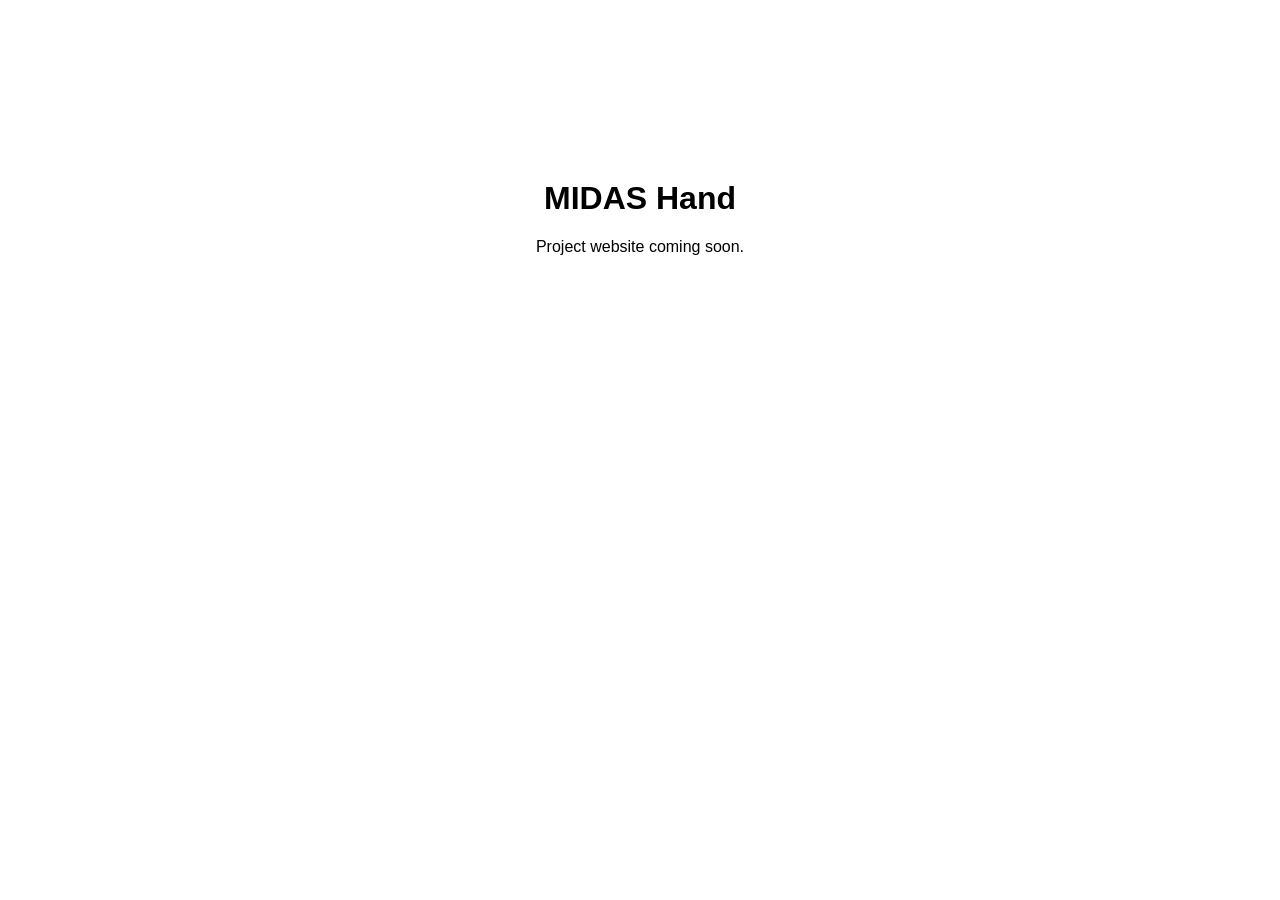
==== index.html @ 7f2726c6 "Create index.html" ====
<!DOCTYPE html>
<html>
<head><meta charset="utf-8"><title>MIDAS Hand</title></head>
<body style="font-family:sans-serif;text-align:center;margin-top:20vh">
  <h1>MIDAS Hand</h1>
  <p>Project website coming soon.</p>
</body>
</html>
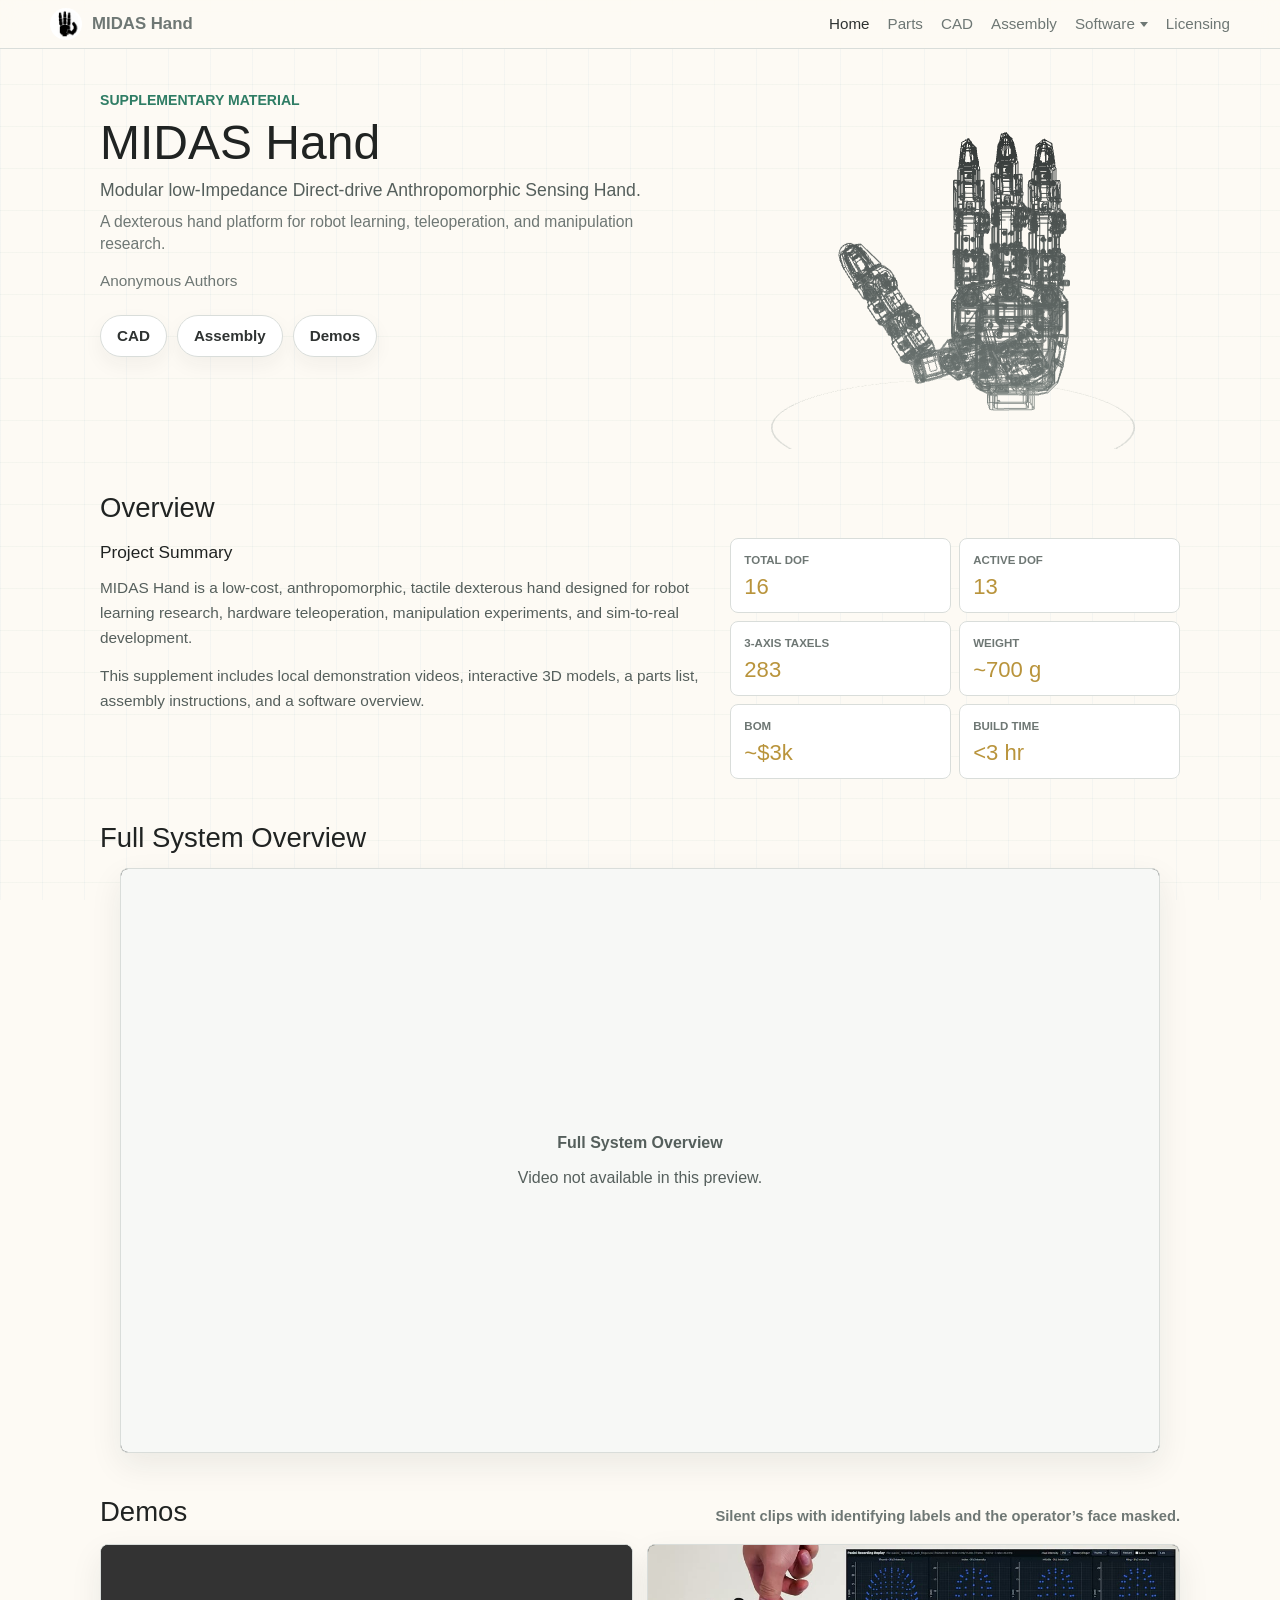
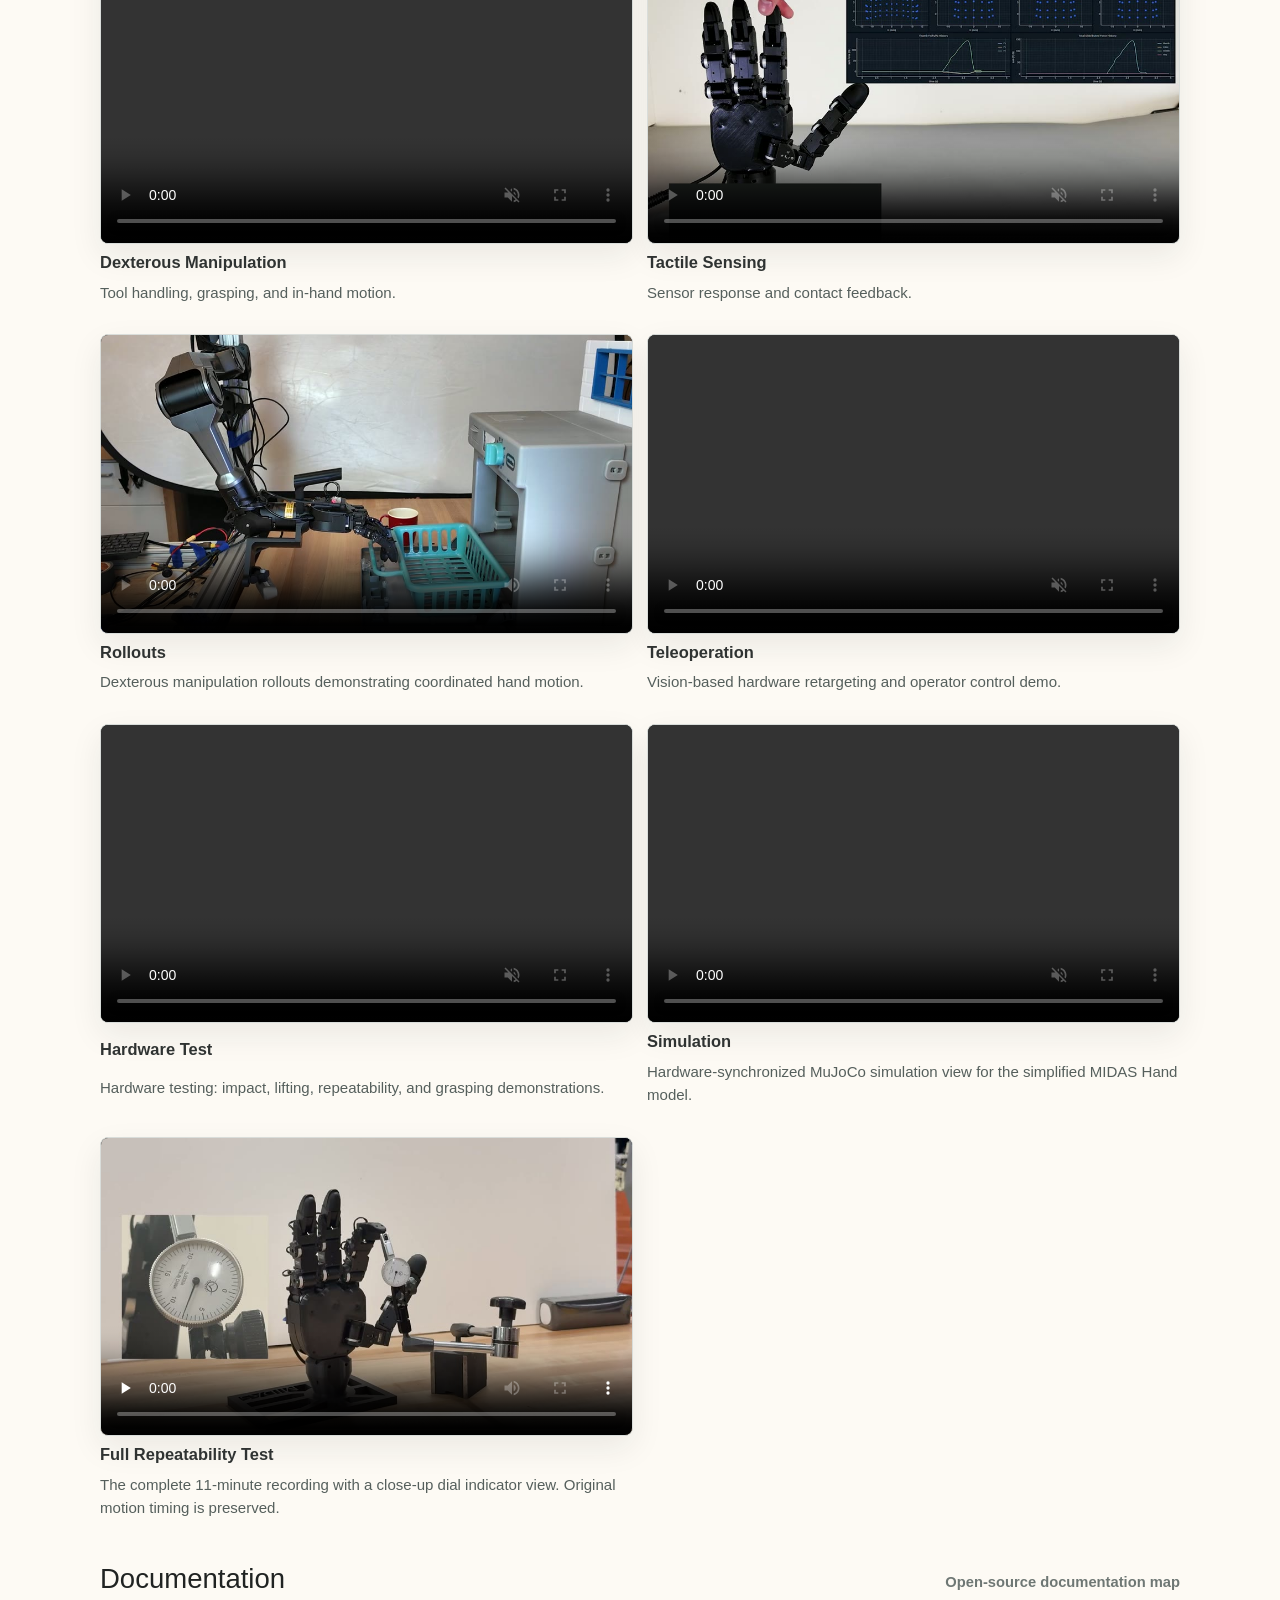
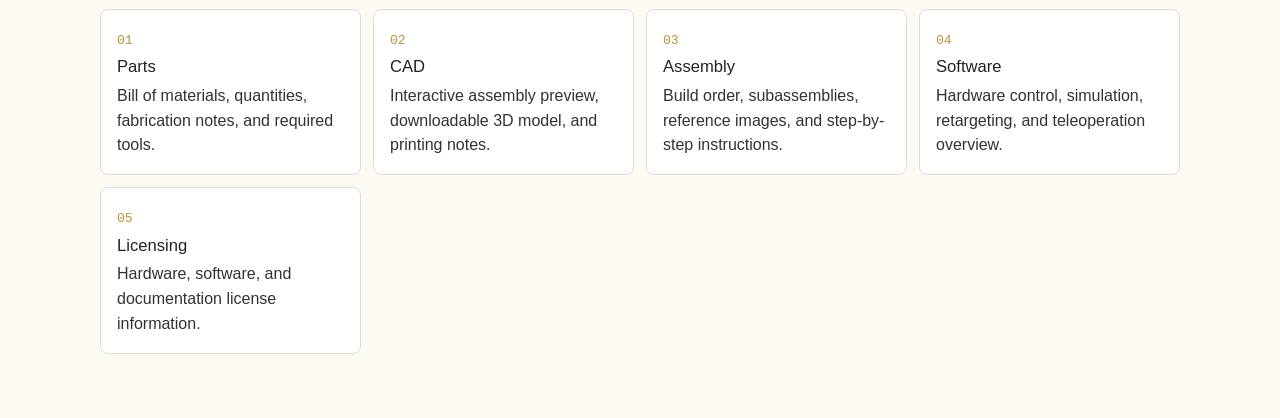
==== commit fdf3666f: "Publish MIDAS Hand website from supplied archive" ====
--- a/index.html
+++ b/index.html
@@ -1,8 +1,230 @@
 <!DOCTYPE html>
-<html>
-<head><meta charset="utf-8"><title>MIDAS Hand</title></head>
-<body style="font-family:sans-serif;text-align:center;margin-top:20vh">
-  <h1>MIDAS Hand</h1>
-  <p>Project website coming soon.</p>
+
+<html lang="en">
+<head>
+<meta content="default-src 'self'; script-src 'self' 'wasm-unsafe-eval' 'sha256-xPWlIhq/SHGy3N0WUBNH34ZT1QkdhNs0GmLnrBNnlBU='; style-src 'self' 'unsafe-inline'; img-src 'self' data: blob:; media-src 'self'; connect-src 'self'; worker-src 'self' blob:; frame-src 'none'; object-src 'none'; form-action 'none'; base-uri 'self'" http-equiv="Content-Security-Policy"/><meta content="no-referrer" name="referrer"/><meta content="noindex, nofollow, noarchive, noimageindex" name="robots"/><meta charset="utf-8"/>
+<meta content="width=device-width, initial-scale=1.0" name="viewport"/>
+<meta content="MIDAS Hand — anonymous supplementary material: robotic hand demonstrations, CAD preview, bill of materials, and assembly guide." name="description"/>
+<title>MIDAS Hand</title>
+<link href="data/icon.png" rel="icon" type="image/png"/>
+
+
+
+<link href="styles.css" rel="stylesheet"/>
+</head>
+<body>
+<div aria-hidden="true" class="page-background"></div>
+<header class="site-header">
+<div class="container header-inner">
+<a aria-label="MIDAS Hand home" class="brand" href="index.html">
+<img alt="" aria-hidden="true" class="brand-icon" src="data/icon.png"/>
+          MIDAS Hand
+        </a>
+<nav aria-label="Primary navigation" class="nav">
+<a href="index.html">Home</a>
+<a href="parts.html">Parts</a>
+<a href="cad.html">CAD</a>
+<a href="assembly.html">Assembly</a>
+<div class="nav-dropdown">
+<button aria-haspopup="true" class="nav-parent" type="button">Software</button>
+<div aria-label="Software pages" class="nav-menu">
+<a href="software.html">Overview</a>
+<a href="software.html#api">API</a>
+<a href="software.html#mujoco">MuJoCo</a>
+<a href="software.html#retargeter">Retargeter</a>
+<a href="software.html#teleop">Teleop</a>
+</div>
+</div>
+<a href="citation.html">Licensing</a>
+</nav>
+</div>
+</header>
+<main class="page">
+<section aria-labelledby="hero-title" class="hero section">
+<div class="hero-copy">
+<p class="eyebrow">Supplementary material</p>
+<h1 class="hero-title" id="hero-title">MIDAS Hand</h1>
+<p class="hero-subtitle">Modular low-Impedance Direct-drive Anthropomorphic Sensing Hand.</p>
+<p class="hero-summary-line">A dexterous hand platform for robot learning, teleoperation, and manipulation research.</p>
+<p class="authors">Anonymous Authors</p>
+<div aria-label="Primary project links" class="hero-actions" role="navigation">
+
+
+<a class="btn" href="cad.html">CAD</a>
+<a class="btn" href="assembly.html">Assembly</a>
+<a class="btn" href="#demos">Demos</a>
+</div>
+</div>
+<div aria-label="Rotating wireframe render of the MIDAS Hand" class="hero-media hero-viewer" data-hero-edge-angle="18" data-hero-model="data/cad/hand_wireframe.glb" data-hero-wire-mode="edges">
+<canvas class="hero-canvas"></canvas>
+<noscript>
+<p class="hero-noscript">Enable JavaScript to view the hand render.</p>
+</noscript>
+</div>
+</section>
+<section class="section">
+<div class="section-heading">
+<h2 class="section-title">Overview</h2>
+</div>
+<div class="overview-grid">
+<article class="overview-copy">
+<h3 class="subsection-title">Project Summary</h3>
+<p>
+              MIDAS Hand is a low-cost, anthropomorphic, tactile dexterous hand designed for robot learning research,
+              hardware teleoperation, manipulation experiments, and sim-to-real development.
+            </p>
+<p>This supplement includes local demonstration videos, interactive 3D models, a parts list, assembly instructions, and a software overview.</p>
+</article>
+<div aria-label="MIDAS Hand specifications" class="spec-grid">
+<article class="spec-item">
+<span class="spec-label">Total DOF</span>
+<strong><span data-count-target="16" data-count-up="">16</span></strong>
+</article>
+<article class="spec-item">
+<span class="spec-label">Active DOF</span>
+<strong><span data-count-target="13" data-count-up="">13</span></strong>
+</article>
+<article class="spec-item">
+<span class="spec-label">3-Axis Taxels</span>
+<strong><span data-count-target="283" data-count-up="">283</span></strong>
+</article>
+<article class="spec-item">
+<span class="spec-label">Weight</span>
+<strong><span data-count-prefix="~" data-count-suffix=" g" data-count-target="700" data-count-up="">~700 g</span></strong>
+</article>
+<article class="spec-item">
+<span class="spec-label">BOM</span>
+<strong><span data-count-prefix="~$" data-count-suffix="k" data-count-target="3" data-count-up="">~$3k</span></strong>
+</article>
+<article class="spec-item">
+<span class="spec-label">Build Time</span>
+<strong><span data-count-prefix="&lt;" data-count-suffix=" hr" data-count-target="3" data-count-up="">&lt;3 hr</span></strong>
+</article>
+</div>
+</div>
+</section>
+<section class="section" id="trailer">
+<div class="section-heading">
+<div>
+<h2 class="section-title">Full System Overview</h2>
+</div>
+</div>
+<div class="trailer-video demo-video">
+<div class="video-unavailable"><strong>Full System Overview</strong><p>Video not available in this preview.</p></div>
+</div>
+</section>
+<section class="section" id="demos">
+<div class="section-heading">
+<h2 class="section-title">Demos</h2>
+<p class="section-kicker">Silent clips with identifying labels and the operator’s face masked.</p></div>
+<div class="demo-grid">
+<article class="demo-card">
+<div class="demo-video">
+<video autoplay="" controls="" loop="" muted="" playsinline="" preload="metadata">
+<source src="data/demo/inhand_tool_manip.mp4" type="video/mp4"/>
+</video>
+</div>
+<div class="demo-card-heading">
+<h3>Dexterous Manipulation</h3>
+
+</div>
+<p>Tool handling, grasping, and in-hand motion.</p>
+</article>
+<article class="demo-card">
+<div class="demo-video">
+<video autoplay="" controls="" loop="" muted="" playsinline="" poster="data/demo/tactile_demo.jpg" preload="metadata">
+<source src="data/demo/tactile_demo.mp4" type="video/mp4"/>
+</video>
+</div>
+<div class="demo-card-heading">
+<h3>Tactile Sensing</h3>
+
+</div>
+<p>Sensor response and contact feedback.</p>
+</article>
+<article class="demo-card">
+<div class="demo-video">
+<video aria-label="Rollout Demo" class="local-video" controls="" playsinline="" poster="data/videos/rollout-demo.jpg" preload="metadata"><source src="data/videos/rollout-demo.mp4" type="video/mp4"/>Your browser does not support this video. <a href="data/videos/rollout-demo.mp4">Download the video</a>.</video>
+</div>
+<h3>Rollouts</h3>
+<p>Dexterous manipulation rollouts demonstrating coordinated hand motion.</p>
+</article>
+<article class="demo-card">
+<div class="demo-video">
+<video autoplay="" controls="" loop="" muted="" playsinline="" preload="metadata">
+<source src="data/demo/vision_hardware_retargeting.mp4" type="video/mp4"/>
+</video>
+</div>
+<div class="demo-card-heading">
+<h3>Teleoperation</h3>
+
+</div>
+<p>Vision-based hardware retargeting and operator control demo.</p>
+</article>
+<article class="demo-card">
+<div class="demo-video">
+<video autoplay="" controls="" loop="" muted="" playsinline="" preload="metadata">
+<source src="data/demo/hardware_test.mp4" type="video/mp4"/>
+</video>
+</div>
+<h3>Hardware Test</h3>
+<p>Hardware testing: impact, lifting, repeatability, and grasping demonstrations.</p>
+</article>
+<article class="demo-card">
+<div class="demo-video">
+<video autoplay="" controls="" loop="" muted="" playsinline="" preload="metadata">
+<source src="data/demo/sim_sync_hardware_10s.mp4" type="video/mp4"/>
+</video>
+</div>
+<div class="demo-card-heading">
+<h3>Simulation</h3>
+
+</div>
+<p>Hardware-synchronized MuJoCo simulation view for the simplified MIDAS Hand model.</p>
+</article>
+<article class="demo-card" id="repeatability-test"><div class="demo-video"><video aria-label="Full Repeatability Test" class="local-video" controls="" playsinline="" poster="data/videos/repeatability.jpg" preload="none"><source src="data/videos/repeatability.mp4" type="video/mp4"/>Your browser does not support this video. <a href="data/videos/repeatability.mp4">Download the video</a>.</video></div><h3>Full Repeatability Test</h3><p>The complete 11-minute recording with a close-up dial indicator view. Original motion timing is preserved.</p></article></div>
+</section>
+<section class="section">
+<div class="section-heading">
+<h2 class="section-title">Documentation</h2>
+<p class="section-kicker">Open-source documentation map</p>
+</div>
+<div class="directory-grid">
+<a class="directory-card" href="parts.html">
+<span class="release-index">01</span>
+<h3>Parts</h3>
+<p>Bill of materials, quantities, fabrication notes, and required tools.</p>
+</a>
+<a class="directory-card" href="cad.html">
+<span class="release-index">02</span>
+<h3>CAD</h3>
+<p>Interactive assembly preview, downloadable 3D model, and printing notes.</p>
+</a>
+<a class="directory-card" href="assembly.html">
+<span class="release-index">03</span>
+<h3>Assembly</h3>
+<p>Build order, subassemblies, reference images, and step-by-step instructions.</p>
+</a>
+<a class="directory-card" href="software.html">
+<span class="release-index">04</span>
+<h3>Software</h3>
+<p>Hardware control, simulation, retargeting, and teleoperation overview.</p>
+</a>
+<a class="directory-card" href="citation.html">
+<span class="release-index">05</span>
+<h3>Licensing</h3>
+<p>Hardware, software, and documentation license information.</p>
+</a>
+</div>
+</section>
+</main>
+<script src="script.js"></script>
+<script type="importmap">{
+  "imports": {
+    "three": "./vendor/three/build/three.module.js",
+    "three/addons/": "./vendor/three/examples/jsm/"
+  }
+}</script>
+<script src="hero-viewer.js" type="module"></script>
 </body>
 </html>
--- a/styles.css
+++ b/styles.css
@@ -0,0 +1,2553 @@
+:root {
+  --bg: #fdfaf4;
+  --surface: #ffffff;
+  --surface-soft: #f7f8f6;
+  --ink: #2f3332;
+  --ink-muted: #555f5c;
+  --ink-soft: #6e7774;
+  --border: #d9ddda;
+  --border-strong: #c8cfca;
+  --accent: #2f3332;
+  --accent-blue: #2376b7;
+  --accent-green: #2f7d65;
+  --accent-gold: #b9943c;
+  --shadow-soft: 0 12px 32px rgba(31, 39, 36, 0.08);
+  --container: 1180px;
+  --content: 1080px;
+  --radius-sm: 6px;
+  --radius-md: 8px;
+}
+
+* {
+  box-sizing: border-box;
+  letter-spacing: 0;
+}
+
+html {
+  scroll-behavior: smooth;
+}
+
+body {
+  margin: 0;
+  color: var(--ink);
+  font-family: "Work Sans", "Open Sans", sans-serif;
+  line-height: 1.65;
+  background: var(--bg);
+}
+
+.page-background {
+  position: fixed;
+  inset: 0;
+  z-index: -1;
+  background:
+    linear-gradient(90deg, rgba(35, 118, 183, 0.04) 1px, transparent 1px),
+    linear-gradient(180deg, rgba(47, 125, 101, 0.04) 1px, transparent 1px),
+    var(--bg);
+  background-size: 42px 42px;
+}
+
+a {
+  color: var(--accent-blue);
+  text-decoration: none;
+  transition: color 0.2s ease, border-color 0.2s ease, background-color 0.2s ease, transform 0.2s ease;
+}
+
+a:hover {
+  color: #14598d;
+  text-decoration: underline;
+  text-underline-offset: 3px;
+}
+
+svg {
+  display: block;
+}
+
+img,
+video,
+iframe {
+  max-width: 100%;
+}
+
+.container {
+  width: calc(100% - 48px);
+  max-width: var(--container);
+  margin: 0 auto;
+}
+
+.site-header {
+  position: sticky;
+  top: 0;
+  z-index: 50;
+  border-bottom: 1px solid var(--border);
+  background: rgba(253, 250, 244, 0.92);
+  backdrop-filter: blur(12px);
+}
+
+.header-inner {
+  display: flex;
+  align-items: center;
+  justify-content: space-between;
+  gap: 24px;
+  padding: 8px 0;
+}
+
+.brand {
+  display: inline-flex;
+  align-items: center;
+  gap: 10px;
+  color: var(--ink-soft);
+  font-size: 1.05rem;
+  font-weight: 600;
+}
+
+.brand:hover {
+  color: var(--ink);
+  text-decoration: none;
+}
+
+.brand-icon {
+  display: block;
+  flex: 0 0 auto;
+  width: 32px;
+  height: 32px;
+  padding: 2px;
+  border-radius: 50%;
+  background: #ffffff;
+  object-fit: contain;
+  box-sizing: border-box;
+}
+
+.nav {
+  display: flex;
+  align-items: center;
+  flex-wrap: wrap;
+  justify-content: flex-end;
+  gap: 8px 18px;
+  min-width: 0;
+  font-size: 0.95rem;
+}
+
+.nav a,
+.nav-parent {
+  color: var(--ink-soft);
+  font: inherit;
+  font-weight: 500;
+}
+
+.nav a:hover,
+.nav a.active,
+.nav-dropdown.active .nav-parent,
+.nav-parent:hover,
+.nav-parent:focus-visible {
+  color: var(--ink);
+  text-decoration: none;
+}
+
+.nav-dropdown {
+  position: relative;
+  display: inline-flex;
+  align-items: center;
+  min-height: 28px;
+}
+
+.nav-dropdown::after {
+  content: "";
+  position: absolute;
+  top: 100%;
+  right: 0;
+  left: 0;
+  height: 10px;
+}
+
+.nav-parent {
+  display: inline-flex;
+  align-items: center;
+  gap: 5px;
+  padding: 0;
+  border: 0;
+  background: transparent;
+  cursor: pointer;
+}
+
+.nav-parent::after {
+  content: "";
+  width: 0;
+  height: 0;
+  margin-top: 2px;
+  border-left: 4px solid transparent;
+  border-right: 4px solid transparent;
+  border-top: 5px solid currentColor;
+}
+
+.nav-menu {
+  position: absolute;
+  top: calc(100% + 8px);
+  left: 50%;
+  z-index: 60;
+  display: grid;
+  min-width: 154px;
+  padding: 8px;
+  border: 1px solid var(--border);
+  border-radius: var(--radius-md);
+  background: rgba(255, 255, 255, 0.96);
+  box-shadow: var(--shadow-soft);
+  opacity: 0;
+  pointer-events: none;
+  transform: translate(-50%, -4px);
+  transition: opacity 0.18s ease, transform 0.18s ease;
+}
+
+.nav-menu a {
+  padding: 7px 9px;
+  border-radius: var(--radius-sm);
+  color: var(--ink-soft);
+  font-size: 0.9rem;
+  white-space: nowrap;
+}
+
+.nav-menu a:hover {
+  color: var(--ink);
+  background: var(--surface-soft);
+  text-decoration: none;
+}
+
+.nav-dropdown:hover .nav-menu,
+.nav-dropdown:focus-within .nav-menu {
+  opacity: 1;
+  pointer-events: auto;
+  transform: translate(-50%, 0);
+}
+
+.doc-page {
+  max-width: var(--content);
+}
+
+.page-intro {
+  display: grid;
+  gap: 8px;
+  width: 100%;
+  max-width: 760px;
+  min-width: 0;
+  margin-top: 6px;
+}
+
+.back-link {
+  width: fit-content;
+  color: var(--ink-soft);
+  font-size: 0.9rem;
+  font-weight: 600;
+}
+
+.back-link:hover {
+  color: var(--ink);
+}
+
+.page-title {
+  margin: 0;
+  color: #202322;
+  font-family: "Varela Round", "Work Sans", sans-serif;
+  font-size: 2.55rem;
+  font-weight: 400;
+  line-height: 1.08;
+}
+
+.page-lede {
+  margin: 0;
+  color: var(--ink-muted);
+  font-size: 1.05rem;
+  line-height: 1.55;
+}
+
+.page {
+  width: calc(100% - 48px);
+  max-width: var(--content);
+  margin: 0 auto;
+  padding: 22px 0 64px;
+}
+
+.section {
+  min-width: 0;
+  margin-top: 42px;
+  scroll-margin-top: 86px;
+}
+
+.cad-page {
+  padding-top: 20px;
+}
+
+.cad-page .page-intro {
+  gap: 7px;
+  margin-top: 6px;
+}
+
+.cad-page .section {
+  margin-top: 30px;
+}
+
+.cad-page .cad-viewer-section {
+  margin-top: 18px;
+}
+
+.hero {
+  display: grid;
+  grid-template-columns: minmax(0, 1fr) minmax(340px, 0.76fr);
+  gap: 28px;
+  align-items: stretch;
+  margin-top: 18px;
+}
+
+.hero-copy {
+  min-width: 0;
+}
+
+.eyebrow {
+  margin: 0 0 6px;
+  color: var(--accent-green);
+  font-size: 0.88rem;
+  font-weight: 700;
+  text-transform: uppercase;
+}
+
+.hero-title {
+  margin: 0;
+  color: #202322;
+  font-family: "Varela Round", "Work Sans", sans-serif;
+  font-size: 3rem;
+  font-weight: 400;
+  line-height: 1.04;
+}
+
+.hero-subtitle {
+  margin: 10px 0 0;
+  max-width: 660px;
+  color: var(--ink-muted);
+  font-size: 1.1rem;
+  line-height: 1.45;
+}
+
+.hero-summary-line {
+  margin: 7px 0 0;
+  max-width: 660px;
+  color: var(--ink-soft);
+  font-size: 0.98rem;
+  line-height: 1.45;
+}
+
+.authors {
+  margin: 12px 0 0;
+  color: var(--ink-soft);
+  font-size: 0.96rem;
+}
+
+.placeholder-text {
+  color: var(--ink-soft);
+}
+
+.hero-actions {
+  display: flex;
+  flex-wrap: wrap;
+  gap: 10px;
+  margin-top: 22px;
+}
+
+.btn {
+  display: inline-flex;
+  align-items: center;
+  justify-content: center;
+  max-width: 100%;
+  min-height: 42px;
+  gap: 8px;
+  padding: 9px 16px;
+  border: 1px solid var(--border);
+  border-radius: 999px;
+  color: var(--ink);
+  background: var(--surface);
+  font-size: 0.95rem;
+  font-weight: 700;
+  line-height: 1.1;
+  text-align: center;
+  box-shadow: 0 8px 20px rgba(31, 39, 36, 0.05);
+}
+
+.btn:hover {
+  transform: translateY(-1px);
+  border-color: var(--border-strong);
+  color: var(--ink);
+  background: #f2f4f1;
+  text-decoration: none;
+}
+
+.btn.primary {
+  border-color: var(--accent);
+  color: #ffffff;
+  background: var(--accent);
+}
+
+.btn.primary:hover {
+  color: #ffffff;
+  background: #1f2423;
+}
+
+.btn.compact {
+  min-height: 36px;
+  padding: 7px 13px;
+  font-size: 0.88rem;
+}
+
+.page-intro .btn.compact {
+  justify-self: start;
+}
+
+.page-actions {
+  display: flex;
+  flex-wrap: wrap;
+  gap: 9px;
+}
+
+.btn-icon {
+  width: 18px;
+  height: 18px;
+}
+
+.btn-icon svg {
+  width: 18px;
+  height: 18px;
+}
+
+.btn-icon path {
+  fill: none;
+  stroke: currentColor;
+  stroke-width: 1.8;
+  stroke-linecap: round;
+  stroke-linejoin: round;
+}
+
+.btn-icon path:first-child:last-child,
+.btn:not(.primary) .btn-icon path[fill] {
+  fill: currentColor;
+  stroke: none;
+}
+
+.hero-media {
+  min-height: 330px;
+}
+
+.hero-viewer {
+  position: relative;
+  height: 360px;
+  align-self: center;
+  border-radius: var(--radius-md);
+  overflow: hidden;
+  cursor: grab;
+}
+
+.hero-viewer:active {
+  cursor: grabbing;
+}
+
+.hero-viewer .hero-canvas {
+  position: absolute;
+  inset: 0;
+  display: block;
+  width: 100%;
+  height: 100%;
+  opacity: 0;
+  transition: opacity 0.6s ease;
+}
+
+.hero-viewer.is-loaded .hero-canvas {
+  opacity: 1;
+}
+
+.hero-noscript {
+  position: absolute;
+  inset: 0;
+  display: grid;
+  place-items: center;
+  color: var(--ink-muted);
+  text-align: center;
+}
+
+.placeholder-media {
+  position: relative;
+  overflow: hidden;
+  display: grid;
+  place-items: center;
+  min-width: 0;
+  border: 1px solid var(--border);
+  border-radius: var(--radius-md);
+  background:
+    linear-gradient(135deg, rgba(255, 255, 255, 0.82), rgba(247, 248, 246, 0.92)),
+    repeating-linear-gradient(90deg, rgba(47, 51, 50, 0.06) 0 1px, transparent 1px 26px);
+  box-shadow: var(--shadow-soft);
+}
+
+.placeholder-grid {
+  position: absolute;
+  inset: 18px;
+  display: grid;
+  grid-template-columns: repeat(2, minmax(0, 1fr));
+  gap: 12px;
+}
+
+.placeholder-grid span,
+.placeholder-tile {
+  border: 1px dashed var(--border-strong);
+  border-radius: var(--radius-md);
+  background:
+    linear-gradient(135deg, rgba(185, 148, 60, 0.13), transparent 58%),
+    rgba(255, 255, 255, 0.58);
+}
+
+.placeholder-caption {
+  position: relative;
+  z-index: 1;
+  display: grid;
+  gap: 4px;
+  max-width: 320px;
+  padding: 16px 18px;
+  border: 1px solid var(--border);
+  border-radius: var(--radius-md);
+  color: var(--ink-muted);
+  text-align: center;
+  background: rgba(255, 255, 255, 0.88);
+  box-shadow: 0 12px 24px rgba(31, 39, 36, 0.08);
+}
+
+.placeholder-caption strong {
+  color: var(--ink);
+  font-family: "Varela Round", "Work Sans", sans-serif;
+  font-size: 1.02rem;
+  font-weight: 400;
+}
+
+.placeholder-caption span {
+  font-size: 0.88rem;
+  line-height: 1.4;
+}
+
+.section-heading {
+  display: flex;
+  align-items: end;
+  justify-content: space-between;
+  gap: 16px;
+  margin-bottom: 14px;
+}
+
+.section-title {
+  margin: 0;
+  color: #202322;
+  font-family: "Varela Round", "Work Sans", sans-serif;
+  font-size: 1.72rem;
+  font-weight: 400;
+  line-height: 1.2;
+}
+
+.subsection-title {
+  margin: 0 0 8px;
+  color: #202322;
+  font-family: "Varela Round", "Work Sans", sans-serif;
+  font-size: 1.08rem;
+  font-weight: 400;
+}
+
+.section-kicker {
+  margin: 0;
+  color: var(--ink-soft);
+  font-size: 0.92rem;
+  font-weight: 600;
+}
+
+.section-copy,
+.overview-copy p,
+.assembly-step p,
+.software-card p {
+  color: var(--ink-muted);
+  font-size: 0.96rem;
+}
+
+.section-copy {
+  max-width: 820px;
+  margin: 0 0 16px;
+}
+
+.overview-grid {
+  display: grid;
+  grid-template-columns: minmax(0, 1.15fr) minmax(300px, 0.85fr);
+  gap: 22px;
+  align-items: start;
+}
+
+.overview-copy p {
+  margin: 0 0 12px;
+}
+
+.overview-copy p:last-child {
+  margin-bottom: 0;
+}
+
+.spec-grid {
+  display: grid;
+  grid-template-columns: repeat(2, minmax(0, 1fr));
+  gap: 8px;
+}
+
+.spec-item {
+  display: grid;
+  gap: 4px;
+  min-height: 0;
+  padding: 12px 13px;
+  border: 1px solid var(--border);
+  border-radius: var(--radius-md);
+  background: var(--surface);
+}
+
+.spec-label {
+  display: block;
+  color: var(--ink-soft);
+  font-size: 0.72rem;
+  font-weight: 700;
+  text-transform: uppercase;
+}
+
+.spec-item strong {
+  display: block;
+  margin-top: 0;
+  color: var(--accent-gold);
+  font-family: "Varela Round", "Work Sans", sans-serif;
+  font-size: 1.38rem;
+  font-weight: 400;
+  line-height: 1.18;
+  white-space: nowrap;
+}
+
+[data-count-up] {
+  display: inline-block;
+  font-variant-numeric: tabular-nums;
+}
+
+.demo-feature {
+  display: grid;
+  gap: 12px;
+}
+
+.demo-grid {
+  display: grid;
+  grid-template-columns: repeat(2, minmax(0, 1fr));
+  column-gap: 14px;
+  row-gap: 30px;
+  margin-top: 16px;
+}
+
+.demo-card {
+  display: grid;
+  gap: 8px;
+  min-width: 0;
+}
+
+.demo-card h3 {
+  margin: 0;
+  color: var(--ink);
+  font-family: "Work Sans", "Open Sans", sans-serif;
+  font-size: 1.03rem;
+  font-weight: 700;
+  line-height: 1.25;
+}
+
+.demo-card-heading {
+  display: flex;
+  align-items: center;
+  justify-content: space-between;
+  gap: 10px;
+  min-width: 0;
+}
+
+.demo-card-heading h3 {
+  min-width: 0;
+}
+
+.demo-code-link {
+  min-height: 34px;
+  padding: 6px 12px;
+  flex: 0 0 auto;
+}
+
+.demo-card p {
+  margin: 0;
+  color: var(--ink-muted);
+  font-size: 0.94rem;
+  line-height: 1.55;
+}
+
+.demo-video {
+  overflow: hidden;
+  border: 1px solid var(--border);
+  border-radius: var(--radius-md);
+  background: #202322;
+  aspect-ratio: 16 / 9;
+  box-shadow: var(--shadow-soft);
+}
+
+.demo-video iframe,
+.demo-video video {
+  display: block;
+  width: 100%;
+  height: 100%;
+  border: 0;
+}
+
+.demo-video video {
+  object-fit: cover;
+}
+
+.trailer-video {
+  max-width: 1040px;
+  margin: 0 auto;
+}
+
+.video-poster {
+  position: relative;
+  display: block;
+  width: 100%;
+  height: 100%;
+  padding: 0;
+  border: 0;
+  color: #ffffff;
+  background: #202322;
+  cursor: pointer;
+}
+
+.video-poster img {
+  display: block;
+  width: 100%;
+  height: 100%;
+  object-fit: cover;
+  transition: transform 0.2s ease, filter 0.2s ease;
+}
+
+.video-poster::after {
+  content: "";
+  position: absolute;
+  inset: 0;
+  background: linear-gradient(180deg, rgba(32, 35, 34, 0), rgba(32, 35, 34, 0.16));
+  pointer-events: none;
+}
+
+.video-poster-play {
+  position: absolute;
+  left: 50%;
+  top: 50%;
+  z-index: 1;
+  display: grid;
+  place-items: center;
+  width: 68px;
+  height: 48px;
+  border-radius: 13px;
+  background: #ff0000;
+  transform: translate(-50%, -50%);
+  box-shadow: 0 10px 24px rgba(32, 35, 34, 0.24);
+}
+
+.video-poster-play::before {
+  content: "";
+  width: 0;
+  height: 0;
+  margin-left: 4px;
+  border-top: 11px solid transparent;
+  border-bottom: 11px solid transparent;
+  border-left: 18px solid #ffffff;
+}
+
+.video-poster:hover img,
+.video-poster:focus-visible img {
+  filter: brightness(1.04);
+  transform: scale(1.01);
+}
+
+.video-poster:focus-visible {
+  outline: 3px solid var(--accent-blue);
+  outline-offset: -3px;
+}
+
+.demo-frame {
+  position: relative;
+  overflow: hidden;
+  display: grid;
+  align-items: end;
+  min-height: 230px;
+  padding: 16px;
+  border: 1px solid var(--border);
+  border-radius: var(--radius-md);
+  color: var(--ink);
+  background:
+    linear-gradient(180deg, rgba(32, 35, 34, 0.02), rgba(32, 35, 34, 0.12)),
+    linear-gradient(135deg, rgba(35, 118, 183, 0.12), rgba(47, 125, 101, 0.12)),
+    var(--surface);
+  box-shadow: var(--shadow-soft);
+}
+
+.demo-frame::before {
+  content: "";
+  position: absolute;
+  inset: 14px;
+  border: 1px dashed rgba(47, 51, 50, 0.22);
+  border-radius: var(--radius-sm);
+}
+
+.demo-frame-large {
+  min-height: 420px;
+}
+
+.demo-frame strong,
+.demo-frame span {
+  position: relative;
+  z-index: 1;
+  display: block;
+}
+
+.demo-frame strong {
+  font-family: "Varela Round", "Work Sans", sans-serif;
+  font-size: 1.12rem;
+  font-weight: 400;
+}
+
+.demo-frame span {
+  color: var(--ink-muted);
+  font-size: 0.9rem;
+}
+
+.play-marker {
+  position: absolute;
+  top: 16px;
+  right: 16px;
+  display: grid;
+  place-items: center;
+  width: 42px;
+  height: 42px;
+  border-radius: 50%;
+  background: rgba(47, 51, 50, 0.9);
+}
+
+.play-marker::before {
+  content: "";
+  width: 0;
+  height: 0;
+  margin-left: 3px;
+  border-top: 8px solid transparent;
+  border-bottom: 8px solid transparent;
+  border-left: 12px solid #ffffff;
+}
+
+.directory-grid,
+.software-grid {
+  display: grid;
+  grid-template-columns: repeat(4, minmax(0, 1fr));
+  gap: 12px;
+}
+
+.directory-card,
+.software-card {
+  padding: 16px;
+  border: 1px solid var(--border);
+  border-radius: var(--radius-md);
+  background: var(--surface);
+}
+
+.directory-card {
+  color: var(--ink);
+}
+
+.directory-card:hover {
+  transform: translateY(-2px);
+  border-color: var(--border-strong);
+  color: var(--ink);
+  background: #fbfcfa;
+  text-decoration: none;
+}
+
+.release-index {
+  color: var(--accent-gold);
+  font-family: "Fira Code", monospace;
+  font-size: 0.82rem;
+  font-weight: 500;
+}
+
+.directory-card h3,
+.software-card h3,
+.assembly-step h3 {
+  margin: 5px 0 6px;
+  color: #202322;
+  font-family: "Varela Round", "Work Sans", sans-serif;
+  font-size: 1.04rem;
+  font-weight: 400;
+  line-height: 1.25;
+}
+
+.directory-card p,
+.software-card p,
+.assembly-step p {
+  margin: 0;
+  line-height: 1.55;
+}
+
+.table-wrap {
+  overflow-x: auto;
+  max-width: 100%;
+  min-width: 0;
+  border: 1px solid var(--border);
+  border-radius: var(--radius-md);
+  background: var(--surface);
+}
+
+table {
+  width: 100%;
+  min-width: 760px;
+  border-collapse: collapse;
+  font-size: 0.92rem;
+}
+
+th,
+td {
+  padding: 13px 14px;
+  border-bottom: 1px solid var(--border);
+  text-align: left;
+  vertical-align: top;
+}
+
+th {
+  color: var(--ink);
+  background: var(--surface-soft);
+  font-size: 0.78rem;
+  font-weight: 800;
+  text-transform: uppercase;
+}
+
+td {
+  color: var(--ink-muted);
+}
+
+tbody tr:last-child td {
+  border-bottom: 0;
+}
+
+td:first-child {
+  color: var(--ink);
+  font-weight: 700;
+}
+
+.bom-summary-grid {
+  display: grid;
+  grid-template-columns: repeat(3, minmax(0, 1fr));
+  gap: 10px;
+  margin-bottom: 14px;
+}
+
+.bom-stat-card {
+  padding: 13px 14px;
+  border: 1px solid var(--border);
+  border-radius: var(--radius-md);
+  background: var(--surface);
+}
+
+.bom-stat-card > span {
+  display: block;
+  color: var(--ink-soft);
+  font-size: 0.72rem;
+  font-weight: 700;
+  text-transform: uppercase;
+}
+
+.bom-stat-card strong {
+  display: block;
+  margin-top: 4px;
+  color: var(--accent-gold);
+  font-family: "Varela Round", "Work Sans", sans-serif;
+  font-size: 1.35rem;
+  font-weight: 400;
+  line-height: 1.15;
+}
+
+.bom-stack {
+  display: grid;
+  gap: 12px;
+  min-width: 0;
+}
+
+.bom-group {
+  min-width: 0;
+  max-width: 100%;
+  border: 1px solid var(--border);
+  border-radius: var(--radius-md);
+  background: var(--surface);
+  overflow: hidden;
+}
+
+.bom-group > summary {
+  display: flex;
+  align-items: center;
+  justify-content: space-between;
+  gap: 12px;
+  padding: 13px 15px;
+  color: var(--ink);
+  cursor: pointer;
+  font-weight: 700;
+  list-style: none;
+}
+
+.bom-group > summary::-webkit-details-marker {
+  display: none;
+}
+
+.bom-group > summary::before {
+  content: "+";
+  display: inline-flex;
+  align-items: center;
+  justify-content: center;
+  flex: 0 0 auto;
+  width: 20px;
+  height: 20px;
+  border: 1px solid var(--border);
+  border-radius: 50%;
+  color: var(--ink-soft);
+  font-family: "Fira Code", monospace;
+  font-size: 0.8rem;
+}
+
+.bom-group[open] > summary::before {
+  content: "-";
+}
+
+.bom-group > summary span:first-child {
+  margin-right: auto;
+}
+
+.bom-group > summary span:last-child {
+  color: var(--ink-soft);
+  font-size: 0.86rem;
+  font-weight: 600;
+  text-align: right;
+}
+
+.bom-subgroup {
+  border-top: 1px solid var(--border);
+  background: #fbfcfa;
+}
+
+.bom-subgroup > summary {
+  display: flex;
+  align-items: center;
+  justify-content: space-between;
+  gap: 12px;
+  padding: 12px 15px 12px 34px;
+  color: var(--ink);
+  cursor: pointer;
+  font-size: 0.92rem;
+  font-weight: 700;
+  list-style: none;
+}
+
+.bom-subgroup > summary::-webkit-details-marker {
+  display: none;
+}
+
+.bom-subgroup > summary::before {
+  content: "+";
+  display: inline-flex;
+  align-items: center;
+  justify-content: center;
+  flex: 0 0 auto;
+  width: 18px;
+  height: 18px;
+  border: 1px solid var(--border);
+  border-radius: 50%;
+  color: var(--ink-soft);
+  background: var(--surface);
+  font-family: "Fira Code", monospace;
+  font-size: 0.76rem;
+}
+
+.bom-subgroup[open] > summary::before {
+  content: "-";
+}
+
+.bom-subgroup > summary span:first-child {
+  margin-right: auto;
+}
+
+.bom-subgroup > summary span:last-child {
+  color: var(--ink-soft);
+  font-size: 0.84rem;
+  font-weight: 600;
+  text-align: right;
+}
+
+.bom-table-wrap {
+  border-width: 1px 0 0;
+  border-radius: 0;
+}
+
+.bom-table {
+  width: 100%;
+  min-width: 850px;
+  table-layout: fixed;
+  font-size: 0.9rem;
+}
+
+.bom-table th,
+.bom-table td {
+  padding: 11px 13px;
+}
+
+.bom-table th:nth-child(1),
+.bom-table td:nth-child(1) {
+  width: 34%;
+}
+
+.bom-table th:nth-child(2),
+.bom-table td:nth-child(2) {
+  width: 9%;
+}
+
+.bom-table th:nth-child(3),
+.bom-table td:nth-child(3) {
+  width: 12%;
+}
+
+.bom-table th:nth-child(4),
+.bom-table td:nth-child(4) {
+  width: 13%;
+}
+
+.bom-table th:nth-child(5),
+.bom-table td:nth-child(5) {
+  width: 13%;
+}
+
+.bom-table th:nth-child(6),
+.bom-table td:nth-child(6) {
+  width: 19%;
+}
+
+.bom-table-printed th:nth-child(1),
+.bom-table-printed td:nth-child(1) {
+  width: 52%;
+}
+
+.bom-table-printed th:nth-child(2),
+.bom-table-printed td:nth-child(2) {
+  width: 10%;
+}
+
+.bom-table-printed th:nth-child(3),
+.bom-table-printed td:nth-child(3) {
+  width: 20%;
+  text-align: left;
+}
+
+.bom-table-printed th:nth-child(4),
+.bom-table-printed td:nth-child(4) {
+  width: 18%;
+  text-align: left;
+}
+
+.bom-table th:nth-child(2),
+.bom-table td:nth-child(2),
+.bom-table th:nth-child(3),
+.bom-table td:nth-child(3),
+.bom-table th:nth-child(4),
+.bom-table td:nth-child(4) {
+  text-align: right;
+}
+
+.bom-table-printed th:nth-child(3),
+.bom-table-printed td:nth-child(3),
+.bom-table-printed th:nth-child(4),
+.bom-table-printed td:nth-child(4) {
+  text-align: left;
+}
+
+.bom-row-detail > td {
+  padding: 0;
+  background: var(--surface-soft);
+}
+
+.bom-inline-guide {
+  margin: 0;
+  border-top: 1px solid var(--border);
+}
+
+.bom-inline-guide > summary span:first-child {
+  font-size: 0.9rem;
+  font-weight: 600;
+}
+
+.bom-inline-guide > summary span:last-child {
+  font-size: 0.82rem;
+  font-weight: 600;
+}
+
+.official-bundles {
+  display: grid;
+  gap: 12px;
+  margin-bottom: 12px;
+}
+
+.official-bundle-card {
+  display: grid;
+  grid-template-columns: minmax(0, 1fr) auto;
+  gap: 14px;
+  align-items: center;
+  min-width: 0;
+  padding: 18px;
+  border: 1px solid var(--border-strong);
+  border-radius: var(--radius-md);
+  background:
+    linear-gradient(90deg, rgba(185, 148, 60, 0.16), rgba(47, 125, 101, 0.08)),
+    #fffdf8;
+  box-shadow: var(--shadow-soft);
+}
+
+.official-bundle-card-wide {
+  grid-template-columns: minmax(360px, 0.9fr) minmax(300px, 1fr);
+  grid-template-areas:
+    "topline topline"
+    "banner copy";
+  align-items: start;
+}
+
+.official-bundle-card-simple {
+  grid-template-columns: 1fr;
+  align-items: start;
+}
+
+.official-bundle-copy {
+  min-width: 0;
+}
+
+.official-bundle-card-wide .official-bundle-copy {
+  grid-area: copy;
+}
+
+.bundle-topline {
+  display: flex;
+  align-items: flex-start;
+  flex-wrap: wrap;
+  gap: 14px 24px;
+}
+
+.official-bundle-card-wide .bundle-topline {
+  grid-area: topline;
+}
+
+.bundle-heading {
+  display: grid;
+  gap: 6px;
+  min-width: 0;
+}
+
+.bundle-banner-button {
+  display: block;
+  grid-area: banner;
+  width: 100%;
+  min-width: 0;
+  padding: 0;
+  border: 0;
+  border-radius: var(--radius-md);
+  background: transparent;
+  cursor: zoom-in;
+}
+
+.bundle-banner-button:focus-visible {
+  outline: 3px solid rgba(47, 125, 101, 0.32);
+  outline-offset: 3px;
+}
+
+.bundle-banner {
+  display: block;
+  width: 100%;
+  aspect-ratio: 1920 / 1081;
+  height: auto;
+  border: 1px solid var(--border);
+  border-radius: var(--radius-md);
+  object-fit: contain;
+  object-position: center;
+  background: var(--surface);
+}
+
+.official-bundle-card h3 {
+  margin: 0;
+  color: var(--ink);
+  font-size: 1.05rem;
+  line-height: 1.25;
+}
+
+.official-bundle-card p {
+  margin: 0;
+  color: var(--ink-muted);
+  font-size: 0.93rem;
+  line-height: 1.5;
+}
+
+.bundle-label {
+  display: block;
+  margin-bottom: 3px;
+  color: var(--accent-gold);
+  font-family: "Fira Code", monospace;
+  font-size: 0.72rem;
+  font-weight: 600;
+  text-transform: uppercase;
+}
+
+.bundle-actions {
+  display: flex;
+  flex-wrap: wrap;
+  align-items: stretch;
+  justify-content: flex-start;
+  gap: 8px;
+}
+
+.official-bundle-card-wide .bundle-actions {
+  flex-direction: row;
+}
+
+.qty-pack {
+  display: inline-flex;
+  min-width: 54px;
+  flex-direction: column;
+  align-items: flex-end;
+  gap: 2px;
+  line-height: 1.15;
+}
+
+.qty-pack strong {
+  color: var(--ink);
+  font-size: 0.92rem;
+  font-weight: 650;
+}
+
+.qty-pack span {
+  color: var(--ink-soft);
+  font-size: 0.74rem;
+  font-weight: 650;
+  letter-spacing: 0;
+  text-transform: uppercase;
+}
+
+.bom-details summary {
+  width: fit-content;
+  padding: 5px 9px;
+  border: 1px solid var(--border);
+  border-radius: 999px;
+  color: var(--ink);
+  background: var(--surface-soft);
+  font-size: 0.8rem;
+  font-weight: 700;
+  cursor: pointer;
+  list-style: none;
+}
+
+.bom-details summary::-webkit-details-marker {
+  display: none;
+}
+
+.bom-details[open] summary {
+  margin-bottom: 9px;
+}
+
+.bom-details dl {
+  display: grid;
+  grid-template-columns: 1fr;
+  gap: 4px;
+  width: 100%;
+  min-width: 0;
+  margin: 0;
+  padding: 10px;
+  border: 1px solid var(--border);
+  border-radius: var(--radius-sm);
+  background: #fbfcfa;
+}
+
+.bom-details dt {
+  color: var(--ink-soft);
+  font-size: 0.74rem;
+  font-weight: 700;
+  text-transform: uppercase;
+}
+
+.bom-details dd {
+  margin: 0 0 5px;
+  color: var(--ink-muted);
+  line-height: 1.4;
+}
+
+.bom-details dd:last-child {
+  margin-bottom: 0;
+}
+
+.bom-details p {
+  min-width: 220px;
+  margin: 0;
+  padding: 10px;
+  border: 1px solid var(--border);
+  border-radius: var(--radius-sm);
+  color: var(--ink-muted);
+  background: #fbfcfa;
+}
+
+.bom-order-guide {
+  display: grid;
+  gap: 14px;
+  padding: 0 15px 16px;
+}
+
+.bom-order-guide ol {
+  display: grid;
+  gap: 7px;
+  margin: 0;
+  padding: 13px 15px 13px 34px;
+  border: 1px solid var(--border);
+  border-radius: var(--radius-sm);
+  color: var(--ink-muted);
+  background: #fbfcfa;
+  font-size: 0.92rem;
+  line-height: 1.5;
+}
+
+.bom-order-guide strong {
+  color: var(--ink);
+}
+
+.bom-order-guide .assembly-step-video {
+  margin: 0;
+}
+
+.cad-layout {
+  display: grid;
+  grid-template-columns: minmax(0, 1.35fr) minmax(280px, 0.65fr);
+  gap: 20px;
+  align-items: stretch;
+}
+
+.cad-viewer {
+  position: relative;
+  overflow: hidden;
+  min-height: 500px;
+  min-width: 0;
+  border-radius: var(--radius-md);
+  background:
+    linear-gradient(180deg, rgba(255, 255, 255, 0.86), rgba(247, 248, 246, 0.82)),
+    linear-gradient(90deg, rgba(35, 118, 183, 0.07) 1px, transparent 1px),
+    linear-gradient(180deg, rgba(47, 125, 101, 0.07) 1px, transparent 1px),
+    #eef2ef;
+  background-size: auto, 34px 34px, 34px 34px, auto;
+}
+
+.cad-canvas {
+  position: absolute;
+  inset: 0;
+  display: block;
+  width: 100%;
+  height: 100%;
+  outline: none;
+  touch-action: none;
+}
+
+.cad-toolbar {
+  position: absolute;
+  top: 12px;
+  right: 12px;
+  z-index: 2;
+  display: flex;
+  gap: 8px;
+}
+
+.cad-tool {
+  display: inline-flex;
+  align-items: center;
+  justify-content: center;
+  width: 40px;
+  height: 40px;
+  padding: 0;
+  border: 1px solid rgba(47, 51, 50, 0.2);
+  border-radius: var(--radius-sm);
+  color: var(--ink);
+  background: rgba(255, 255, 255, 0.86);
+  box-shadow: 0 8px 18px rgba(31, 39, 36, 0.08);
+  cursor: pointer;
+  transition: background-color 0.2s ease, border-color 0.2s ease, transform 0.2s ease;
+}
+
+.cad-tool:hover,
+.cad-tool:focus-visible,
+.cad-tool.is-active {
+  border-color: rgba(47, 51, 50, 0.34);
+  background: #ffffff;
+}
+
+.cad-tool:hover {
+  transform: translateY(-1px);
+}
+
+.cad-tool svg {
+  width: 19px;
+  height: 19px;
+}
+
+.cad-tool path {
+  fill: none;
+  stroke: currentColor;
+  stroke-width: 1.8;
+  stroke-linecap: round;
+  stroke-linejoin: round;
+}
+
+.cad-status,
+.cad-noscript {
+  position: absolute;
+  left: 12px;
+  bottom: 12px;
+  z-index: 2;
+  max-width: calc(100% - 24px);
+  padding: 8px 10px;
+  border: 1px solid rgba(47, 51, 50, 0.14);
+  border-radius: var(--radius-sm);
+  color: var(--ink-muted);
+  background: rgba(255, 255, 255, 0.9);
+  font-size: 0.86rem;
+  font-weight: 600;
+  line-height: 1.25;
+  transition: opacity 0.2s ease;
+}
+
+.cad-viewer.is-loaded .cad-status {
+  opacity: 0;
+  pointer-events: none;
+}
+
+.cad-viewer.is-error .cad-status {
+  color: #8d2c24;
+  opacity: 1;
+}
+
+.cad-release-grid {
+  display: grid;
+  grid-template-columns: repeat(4, minmax(0, 1fr));
+  gap: 12px;
+}
+
+.cad-release-card {
+  display: grid;
+  grid-template-rows: auto auto minmax(104px, 1fr) minmax(32px, auto) auto;
+  gap: 10px;
+  align-content: stretch;
+  min-width: 0;
+  padding: 16px;
+  border: 1px solid var(--border);
+  border-radius: var(--radius-md);
+  background: var(--surface);
+}
+
+.cad-release-card .release-index {
+  font-size: 0.72rem;
+  text-transform: uppercase;
+}
+
+.cad-release-card h3 {
+  margin: 0;
+  color: #202322;
+  font-family: "Work Sans", "Open Sans", sans-serif;
+  font-size: 1.03rem;
+  font-weight: 600;
+  line-height: 1.25;
+}
+
+.cad-release-card p {
+  margin: 0;
+  color: var(--ink-muted);
+  font-size: 0.9rem;
+  line-height: 1.45;
+}
+
+.cad-release-card .btn {
+  width: fit-content;
+  margin-top: 4px;
+  min-height: 36px;
+  padding: 7px 13px;
+  font-size: 0.86rem;
+}
+
+.inline-guide-link {
+  width: fit-content;
+  color: var(--accent-blue);
+  font-size: 0.86rem;
+  font-weight: 700;
+  line-height: 1.35;
+}
+
+.cad-print-notes {
+  display: grid;
+  grid-template-columns: minmax(0, 0.9fr) minmax(280px, 1.1fr);
+  gap: 20px;
+  margin-top: 16px;
+  padding: 18px;
+  border: 1px solid var(--border);
+  border-radius: var(--radius-md);
+  background: var(--surface);
+}
+
+.cad-print-notes h3,
+.cad-print-notes h4 {
+  margin: 0 0 9px;
+  color: var(--ink);
+  font-family: "Work Sans", "Open Sans", sans-serif;
+  font-size: 1rem;
+  font-weight: 700;
+  line-height: 1.25;
+}
+
+.cad-print-notes h3 {
+  font-size: 1.12rem;
+}
+
+.cad-print-notes p,
+.cad-print-notes li {
+  color: var(--ink-muted);
+  font-size: 0.93rem;
+  line-height: 1.55;
+}
+
+.cad-print-notes p {
+  margin: 0 0 10px;
+}
+
+.cad-print-notes ul {
+  display: grid;
+  gap: 7px;
+  margin: 0;
+  padding-left: 18px;
+}
+
+.cad-print-notes strong {
+  color: var(--ink);
+}
+
+.cad-print-warning {
+  grid-column: 1 / -1;
+  margin: 0;
+  padding-top: 13px;
+  border-top: 1px solid var(--border);
+}
+
+.cad-release-spacer {
+  min-height: 32px;
+}
+
+body.modal-open {
+  overflow: hidden;
+}
+
+.license-modal {
+  position: fixed;
+  inset: 0;
+  z-index: 100;
+  display: grid;
+  place-items: center;
+  padding: 24px;
+  background: rgba(32, 35, 34, 0.46);
+}
+
+.license-modal[hidden] {
+  display: none;
+}
+
+.license-dialog {
+  width: min(100%, 680px);
+  max-height: min(720px, calc(100vh - 48px));
+  overflow: auto;
+  border: 1px solid var(--border);
+  border-radius: var(--radius-md);
+  background: var(--surface);
+  box-shadow: 0 28px 80px rgba(31, 39, 36, 0.22);
+}
+
+.license-dialog form {
+  display: grid;
+  gap: 18px;
+  padding: 22px;
+}
+
+.license-header {
+  display: grid;
+  gap: 8px;
+}
+
+.license-header h2 {
+  margin: 0;
+  color: #202322;
+  font-family: "Varela Round", "Work Sans", sans-serif;
+  font-size: 1.52rem;
+  font-weight: 400;
+  line-height: 1.18;
+}
+
+.license-header p {
+  margin: 0;
+  color: var(--ink-muted);
+  line-height: 1.5;
+}
+
+.license-asset {
+  width: fit-content;
+  color: var(--ink-soft) !important;
+  font-size: 0.82rem;
+  font-weight: 700;
+  text-transform: uppercase;
+}
+
+.license-form-grid {
+  display: grid;
+  grid-template-columns: repeat(3, minmax(0, 1fr));
+  gap: 12px;
+}
+
+.license-form-grid label,
+.license-check {
+  display: grid;
+  gap: 6px;
+  color: var(--ink);
+  font-size: 0.88rem;
+  font-weight: 700;
+}
+
+.license-form-grid input {
+  width: 100%;
+  min-height: 40px;
+  padding: 8px 10px;
+  border: 1px solid var(--border-strong);
+  border-radius: var(--radius-sm);
+  color: var(--ink);
+  background: #ffffff;
+  font: inherit;
+  font-weight: 500;
+}
+
+.license-form-grid input:focus,
+.license-check input:focus-visible {
+  outline: 2px solid rgba(35, 118, 183, 0.34);
+  outline-offset: 2px;
+}
+
+.license-check {
+  grid-template-columns: 18px minmax(0, 1fr);
+  align-items: start;
+  color: var(--ink-muted);
+  font-weight: 600;
+  line-height: 1.45;
+}
+
+.license-check input {
+  width: 16px;
+  height: 16px;
+  margin-top: 3px;
+  accent-color: var(--accent);
+}
+
+.license-status {
+  margin: 0;
+  color: var(--ink-muted);
+  font-size: 0.88rem;
+  font-weight: 600;
+  line-height: 1.45;
+}
+
+.license-actions {
+  display: flex;
+  justify-content: flex-end;
+  gap: 10px;
+}
+
+.license-grid {
+  display: grid;
+  grid-template-columns: repeat(3, minmax(0, 1fr));
+  gap: 12px;
+}
+
+.license-card {
+  display: grid;
+  grid-template-rows: auto auto minmax(0, 1fr) auto;
+  gap: 10px;
+  min-width: 0;
+  padding: 16px;
+  border: 1px solid var(--border);
+  border-radius: var(--radius-md);
+  background: var(--surface);
+}
+
+.license-card h3 {
+  margin: 0;
+  color: #202322;
+  font-family: "Varela Round", "Work Sans", sans-serif;
+  font-size: 1.08rem;
+  font-weight: 400;
+  line-height: 1.25;
+}
+
+.license-card p {
+  margin: 0;
+  color: var(--ink-muted);
+  font-size: 0.94rem;
+  line-height: 1.5;
+}
+
+.license-card a {
+  width: fit-content;
+  color: var(--accent-blue);
+  font-size: 0.9rem;
+  font-weight: 700;
+}
+
+.cad-notes {
+  display: grid;
+  gap: 10px;
+  align-content: start;
+}
+
+.resource-row,
+.download-row {
+  display: flex;
+  justify-content: space-between;
+  gap: 16px;
+  padding: 14px 15px;
+  border: 1px solid var(--border);
+  border-radius: var(--radius-md);
+  background: var(--surface);
+}
+
+.resource-row span,
+.download-row span {
+  color: var(--ink);
+  font-weight: 700;
+}
+
+.resource-row a,
+.download-row strong {
+  color: var(--ink-soft);
+  font-size: 0.9rem;
+  font-weight: 600;
+  text-align: right;
+}
+
+.assembly-timeline {
+  display: grid;
+  gap: 10px;
+}
+
+.assembly-video,
+.assembly-step-video {
+  overflow: hidden;
+  border: 1px solid var(--border);
+  border-radius: var(--radius-md);
+  background: #202322;
+  aspect-ratio: 16 / 9;
+}
+
+.assembly-video iframe,
+.assembly-step-video iframe,
+.assembly-video .video-poster,
+.assembly-step-video .video-poster {
+  display: block;
+  width: 100%;
+  height: 100%;
+  border: 0;
+}
+
+.assembly-guide {
+  display: grid;
+  gap: 10px;
+}
+
+.assembly-panel {
+  overflow: hidden;
+  min-width: 0;
+  border: 1px solid var(--border);
+  border-radius: var(--radius-md);
+  background: var(--surface);
+}
+
+.assembly-panel > summary {
+  display: grid;
+  grid-template-columns: 42px minmax(0, 1fr) minmax(180px, 0.58fr);
+  gap: 12px;
+  align-items: center;
+  padding: 14px 15px;
+  cursor: pointer;
+  list-style: none;
+}
+
+.assembly-panel > summary::-webkit-details-marker {
+  display: none;
+}
+
+.assembly-panel > summary span {
+  display: inline-flex;
+  align-items: center;
+  justify-content: center;
+  width: 32px;
+  height: 32px;
+  border: 1px solid var(--border);
+  border-radius: 50%;
+  color: var(--ink-soft);
+  background: var(--surface-soft);
+  font-family: "Fira Code", monospace;
+  font-size: 0.78rem;
+  font-weight: 700;
+}
+
+.assembly-panel > summary strong {
+  color: var(--ink);
+  font-size: 1.02rem;
+}
+
+.assembly-panel > summary em {
+  color: var(--ink-soft);
+  font-size: 0.88rem;
+  font-style: normal;
+  font-weight: 600;
+  text-align: right;
+}
+
+.assembly-step-video {
+  margin: 0 15px 16px;
+}
+
+.assembly-wiki {
+  display: grid;
+  gap: 0;
+  border-top: 1px solid var(--border);
+}
+
+.assembly-wiki-step {
+  display: grid;
+  grid-template-columns: minmax(220px, 0.42fr) minmax(0, 1fr);
+  gap: 18px;
+  align-items: start;
+  padding: 16px 15px;
+  border-top: 1px solid var(--border);
+}
+
+.assembly-wiki-step:first-child {
+  border-top: 0;
+}
+
+.assembly-wiki-step figure {
+  overflow: hidden;
+  min-width: 0;
+  margin: 0;
+  border: 1px solid var(--border);
+  border-radius: var(--radius-sm);
+  background: var(--surface-soft);
+}
+
+.assembly-wiki-step figure.is-zoomable {
+  cursor: zoom-in;
+}
+
+.assembly-wiki-step__media {
+  display: flex;
+  flex-direction: column;
+  gap: 12px;
+  min-width: 0;
+}
+
+.assembly-wiki-step figure.figure--right {
+  align-self: flex-end;
+  width: min(100%, 320px);
+}
+
+.assembly-wiki-step img {
+  display: block;
+  width: 100%;
+  height: auto;
+  max-height: 360px;
+  object-fit: contain;
+  background: #f2f4f1;
+}
+
+.assembly-wiki-step img.screw {
+  width: 120px;
+  max-width: 100%;
+}
+
+.assembly-wiki-step figure.is-zoomable img {
+  transition: transform 0.18s ease;
+}
+
+.assembly-wiki-step figure.is-zoomable:hover img {
+  transform: scale(1.015);
+}
+
+.assembly-wiki-step h3 {
+  margin: 0 0 6px;
+  color: var(--ink);
+  font-size: 1rem;
+}
+
+.assembly-wiki-step p {
+  margin: 0;
+  color: var(--ink-muted);
+  line-height: 1.55;
+}
+
+.assembly-wiki-step--text-only,
+.assembly-wiki-step--figure-only {
+  grid-template-columns: 1fr;
+}
+
+.assembly-wiki-step--figure-only figure {
+  max-width: 100%;
+}
+
+.assembly-section-label {
+  margin: 0;
+  color: var(--ink);
+  font-size: 1.05rem;
+}
+
+.image-lightbox {
+  position: fixed;
+  inset: 0;
+  z-index: 120;
+  display: grid;
+  place-items: center;
+  padding: 64px 24px 24px;
+  background: rgba(32, 35, 34, 0.72);
+}
+
+.image-lightbox[hidden] {
+  display: none;
+}
+
+.image-lightbox img {
+  display: block;
+  max-width: min(1120px, 100%);
+  max-height: calc(100vh - 104px);
+  border: 1px solid rgba(255, 255, 255, 0.24);
+  border-radius: var(--radius-md);
+  background: #f2f4f1;
+  box-shadow: 0 28px 80px rgba(0, 0, 0, 0.32);
+}
+
+.lightbox-close {
+  position: fixed;
+  top: 18px;
+  right: 18px;
+  min-height: 38px;
+  padding: 8px 13px;
+  border: 1px solid rgba(255, 255, 255, 0.24);
+  border-radius: 999px;
+  color: #ffffff;
+  background: rgba(32, 35, 34, 0.82);
+  font: inherit;
+  font-size: 0.86rem;
+  font-weight: 700;
+  cursor: pointer;
+}
+
+.assembly-step {
+  display: grid;
+  grid-template-columns: 48px minmax(0, 1fr);
+  gap: 14px;
+  align-items: start;
+  padding: 15px;
+  border: 1px solid var(--border);
+  border-radius: var(--radius-md);
+  background: var(--surface);
+}
+
+.step-number {
+  display: inline-flex;
+  align-items: center;
+  justify-content: center;
+  width: 44px;
+  height: 44px;
+  border-radius: 50%;
+  color: #ffffff;
+  background: var(--accent);
+  font-family: "Fira Code", monospace;
+  font-size: 0.86rem;
+}
+
+.assembly-media-grid {
+  display: grid;
+  grid-template-columns: repeat(3, minmax(0, 1fr));
+  gap: 12px;
+  margin-top: 14px;
+}
+
+.placeholder-tile {
+  display: grid;
+  place-items: center;
+  min-height: 150px;
+  padding: 14px;
+  color: var(--ink-soft);
+  font-size: 0.9rem;
+  text-align: center;
+}
+
+.software-grid {
+  grid-template-columns: repeat(3, minmax(0, 1fr));
+}
+
+.software-repo-grid {
+  grid-template-columns: repeat(2, minmax(0, 1fr));
+}
+
+.software-repo-card {
+  display: grid;
+  gap: 10px;
+  align-content: start;
+  scroll-margin-top: 90px;
+}
+
+.software-repo-card h3 {
+  margin-bottom: 0;
+}
+
+.repo-label {
+  color: var(--accent-gold);
+  font-family: "Fira Code", monospace;
+  font-size: 0.82rem;
+  font-weight: 500;
+}
+
+.software-repo-card .btn {
+  width: fit-content;
+  margin-top: 4px;
+}
+
+.software-checkout {
+  margin-top: 28px;
+}
+
+.software-checkout .section-copy {
+  margin: 8px 0 0;
+  max-width: 760px;
+}
+
+.install-snippet,
+.citation-card pre {
+  margin: 16px 0 0;
+  padding: 16px;
+  overflow-x: auto;
+  border: 1px solid #202322;
+  border-radius: var(--radius-md);
+  background: #202322;
+}
+
+.install-snippet {
+  width: 100%;
+}
+
+code {
+  font-family: "Fira Code", "Monaco", "Menlo", monospace;
+  font-size: 0.9rem;
+}
+
+pre code {
+  color: #f2f4f1;
+}
+
+.download-list {
+  display: grid;
+  gap: 10px;
+}
+
+.download-row:hover {
+  transform: translateY(-1px);
+  border-color: var(--border-strong);
+  color: var(--ink);
+  text-decoration: none;
+}
+
+.download-row strong {
+  color: var(--accent-blue);
+}
+
+.citation-card {
+  max-width: 820px;
+  min-width: 0;
+}
+
+@media (max-width: 900px) {
+  .header-inner {
+    align-items: flex-start;
+    flex-direction: column;
+    gap: 10px;
+  }
+
+  .nav {
+    width: 100%;
+    flex-wrap: wrap;
+    gap: 12px 18px;
+    font-size: 0.9rem;
+    justify-content: flex-start;
+  }
+
+  .nav-menu {
+    left: 0;
+    transform: translate(0, -4px);
+  }
+
+  .nav-dropdown:hover .nav-menu,
+  .nav-dropdown:focus-within .nav-menu {
+    transform: translate(0, 0);
+  }
+
+  .page,
+  .container {
+    width: calc(100% - 32px);
+  }
+
+  .hero,
+  .overview-grid,
+  .cad-layout {
+    grid-template-columns: 1fr;
+  }
+
+  .hero {
+    gap: 18px;
+  }
+
+  .hero-title {
+    font-size: 2.35rem;
+  }
+
+  .hero-media,
+  .cad-viewer {
+    min-height: 440px;
+  }
+
+  .directory-grid {
+    grid-template-columns: repeat(2, minmax(0, 1fr));
+  }
+
+  .cad-release-grid {
+    grid-template-columns: repeat(2, minmax(0, 1fr));
+  }
+
+  .cad-print-notes {
+    grid-template-columns: 1fr;
+  }
+
+  .license-grid {
+    grid-template-columns: repeat(2, minmax(0, 1fr));
+  }
+
+  .bom-summary-grid {
+    grid-template-columns: repeat(2, minmax(0, 1fr));
+  }
+
+  .software-grid,
+  .software-repo-grid,
+  .assembly-media-grid,
+  .demo-grid {
+    grid-template-columns: 1fr;
+  }
+
+  .assembly-panel > summary {
+    grid-template-columns: 36px minmax(0, 1fr);
+  }
+
+  .assembly-panel > summary em {
+    grid-column: 2;
+    text-align: left;
+  }
+
+  .assembly-wiki-step {
+    grid-template-columns: 1fr;
+  }
+}
+
+@media (max-width: 760px) {
+  .official-bundle-card,
+  .official-bundle-card-wide {
+    grid-template-columns: 1fr;
+  }
+
+  .official-bundle-card-wide {
+    grid-template-areas:
+      "topline"
+      "banner"
+      "copy";
+  }
+
+  .bundle-actions {
+    justify-content: flex-start;
+  }
+
+  .official-bundle-card-wide .bundle-actions .btn {
+    flex: 1 1 150px;
+  }
+}
+
+@media (max-width: 560px) {
+  html,
+  body {
+    overflow-x: hidden;
+  }
+
+  .site-header {
+    position: static;
+  }
+
+  .nav {
+    flex-wrap: wrap;
+    gap: 8px 14px;
+    font-size: 0.86rem;
+  }
+
+  .nav a,
+  .nav-parent {
+    white-space: nowrap;
+  }
+
+  .page {
+    padding-top: 18px;
+    padding-bottom: 42px;
+  }
+
+  .section {
+    margin-top: 34px;
+    scroll-margin-top: 24px;
+  }
+
+  .hero-title {
+    font-size: 2rem;
+  }
+
+  .hero-subtitle {
+    font-size: 1rem;
+  }
+
+  .hero-actions {
+    align-items: stretch;
+    flex-direction: column;
+  }
+
+  .page-actions {
+    align-items: stretch;
+    flex-direction: column;
+  }
+
+  .btn {
+    width: 100%;
+  }
+
+  .section-heading {
+    align-items: flex-start;
+    flex-direction: column;
+    gap: 8px;
+  }
+
+  .section-title {
+    font-size: 1.46rem;
+  }
+
+  .page-title {
+    font-size: 2rem;
+  }
+
+  .spec-grid,
+  .directory-grid,
+  .cad-release-grid,
+  .cad-print-notes,
+  .license-grid,
+  .bom-summary-grid {
+    grid-template-columns: 1fr;
+  }
+
+  .bom-group > summary,
+  .bom-subgroup > summary {
+    align-items: flex-start;
+    flex-wrap: wrap;
+    gap: 8px;
+  }
+
+  .bom-group > summary span:last-child,
+  .bom-subgroup > summary span:last-child {
+    flex-basis: 100%;
+    padding-left: 32px;
+    text-align: left;
+  }
+
+  .bom-subgroup > summary {
+    padding-left: 15px;
+  }
+
+  .official-bundle-card,
+  .official-bundle-card-wide {
+    grid-template-columns: 1fr;
+    padding: 15px;
+  }
+
+  .official-bundle-card-wide {
+    grid-template-areas:
+      "topline"
+      "banner"
+      "copy";
+  }
+
+  .bundle-topline {
+    display: grid;
+    gap: 10px;
+  }
+
+  .bundle-actions {
+    justify-content: stretch;
+  }
+
+  .bundle-actions .btn {
+    width: 100%;
+  }
+
+  .official-bundle-card-wide .bundle-actions .btn {
+    flex: 1 1 0;
+    width: auto;
+    min-width: 0;
+  }
+
+  .bom-table {
+    min-width: 720px;
+  }
+
+  .bom-details dl {
+    grid-template-columns: 1fr;
+    min-width: 0;
+  }
+
+  .cad-release-card .btn {
+    width: 100%;
+  }
+
+  .license-modal {
+    align-items: end;
+    padding: 12px;
+  }
+
+  .license-dialog {
+    max-height: calc(100vh - 24px);
+  }
+
+  .license-dialog form {
+    padding: 18px;
+  }
+
+  .license-form-grid {
+    grid-template-columns: 1fr;
+  }
+
+  .license-actions {
+    flex-direction: column-reverse;
+  }
+
+  .demo-frame,
+  .demo-frame-large {
+    min-height: 230px;
+  }
+
+  .demo-card-heading {
+    display: grid;
+    grid-template-columns: 1fr;
+    gap: 8px;
+  }
+
+  .demo-code-link {
+    width: 100%;
+    min-width: 0;
+  }
+
+  .resource-row,
+  .download-row {
+    align-items: flex-start;
+    flex-direction: column;
+    gap: 4px;
+  }
+
+  .resource-row a,
+  .download-row strong {
+    text-align: left;
+  }
+
+  .citation-card pre {
+    width: 100%;
+    max-width: 100%;
+    overflow-x: hidden;
+    white-space: pre-wrap;
+  }
+
+  .citation-card pre code {
+    white-space: inherit;
+    overflow-wrap: anywhere;
+  }
+
+  .license-card p,
+  .section-copy,
+  .page-lede {
+    overflow-wrap: anywhere;
+  }
+
+  .assembly-step {
+    grid-template-columns: 40px minmax(0, 1fr);
+    gap: 10px;
+  }
+
+  .step-number {
+    width: 38px;
+    height: 38px;
+    font-size: 0.78rem;
+  }
+
+  .placeholder-caption {
+    max-width: calc(100% - 32px);
+  }
+
+  .cad-viewer {
+    min-height: 330px;
+  }
+
+  .cad-tool {
+    width: 36px;
+    height: 36px;
+  }
+
+  .screw {
+    width: 120px;
+    max-width: 100%;
+    height: auto;
+    display: block;
+  }
+}
+
+
+/* Locally hosted walkthroughs and honest empty states during preparation. */
+.local-video {
+  display: block;
+  width: 100%;
+  height: 100%;
+  object-fit: contain;
+  background: #161918;
+}
+.video-unavailable {
+  display: flex;
+  flex-direction: column;
+  align-items: center;
+  justify-content: center;
+  width: 100%;
+  height: 100%;
+  min-height: 180px;
+  padding: 24px;
+  text-align: center;
+  color: var(--ink-muted);
+  background: var(--surface-soft);
+}
+.video-unavailable p { margin: 8px 0 0; }
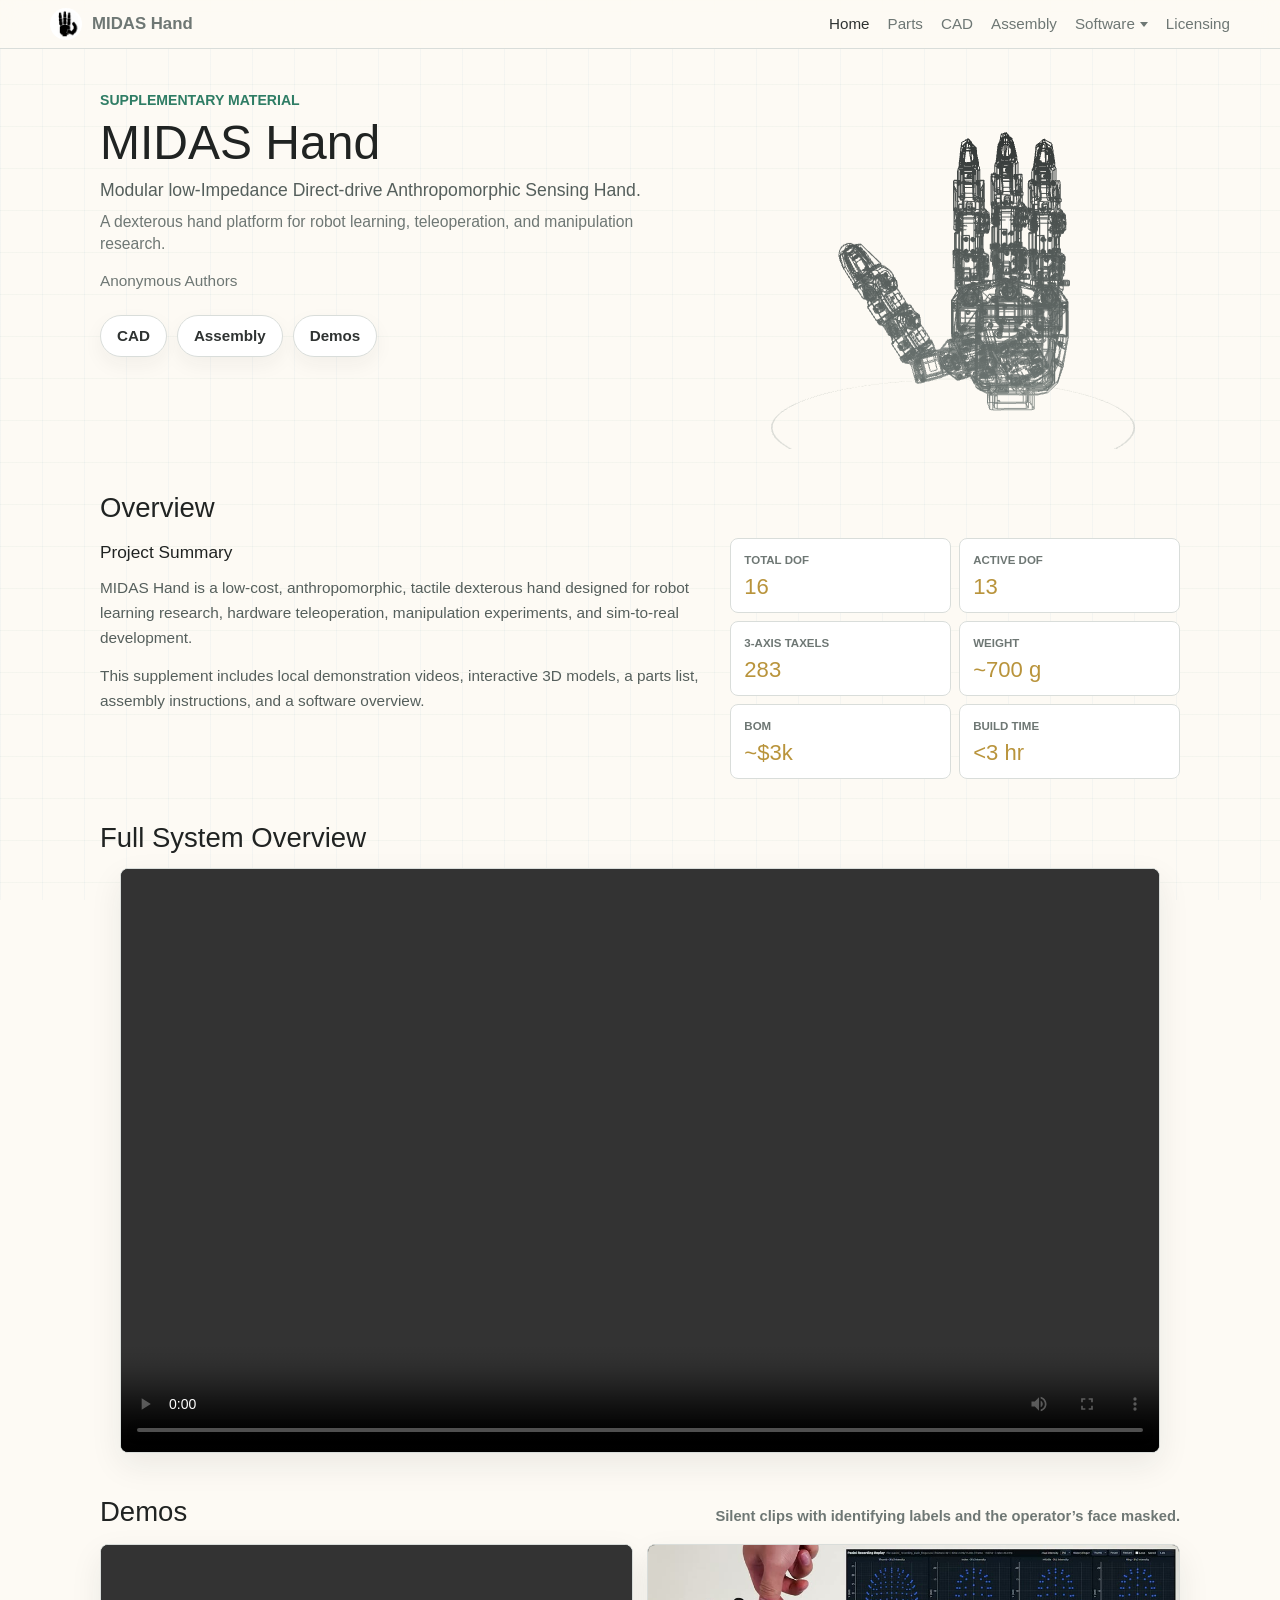
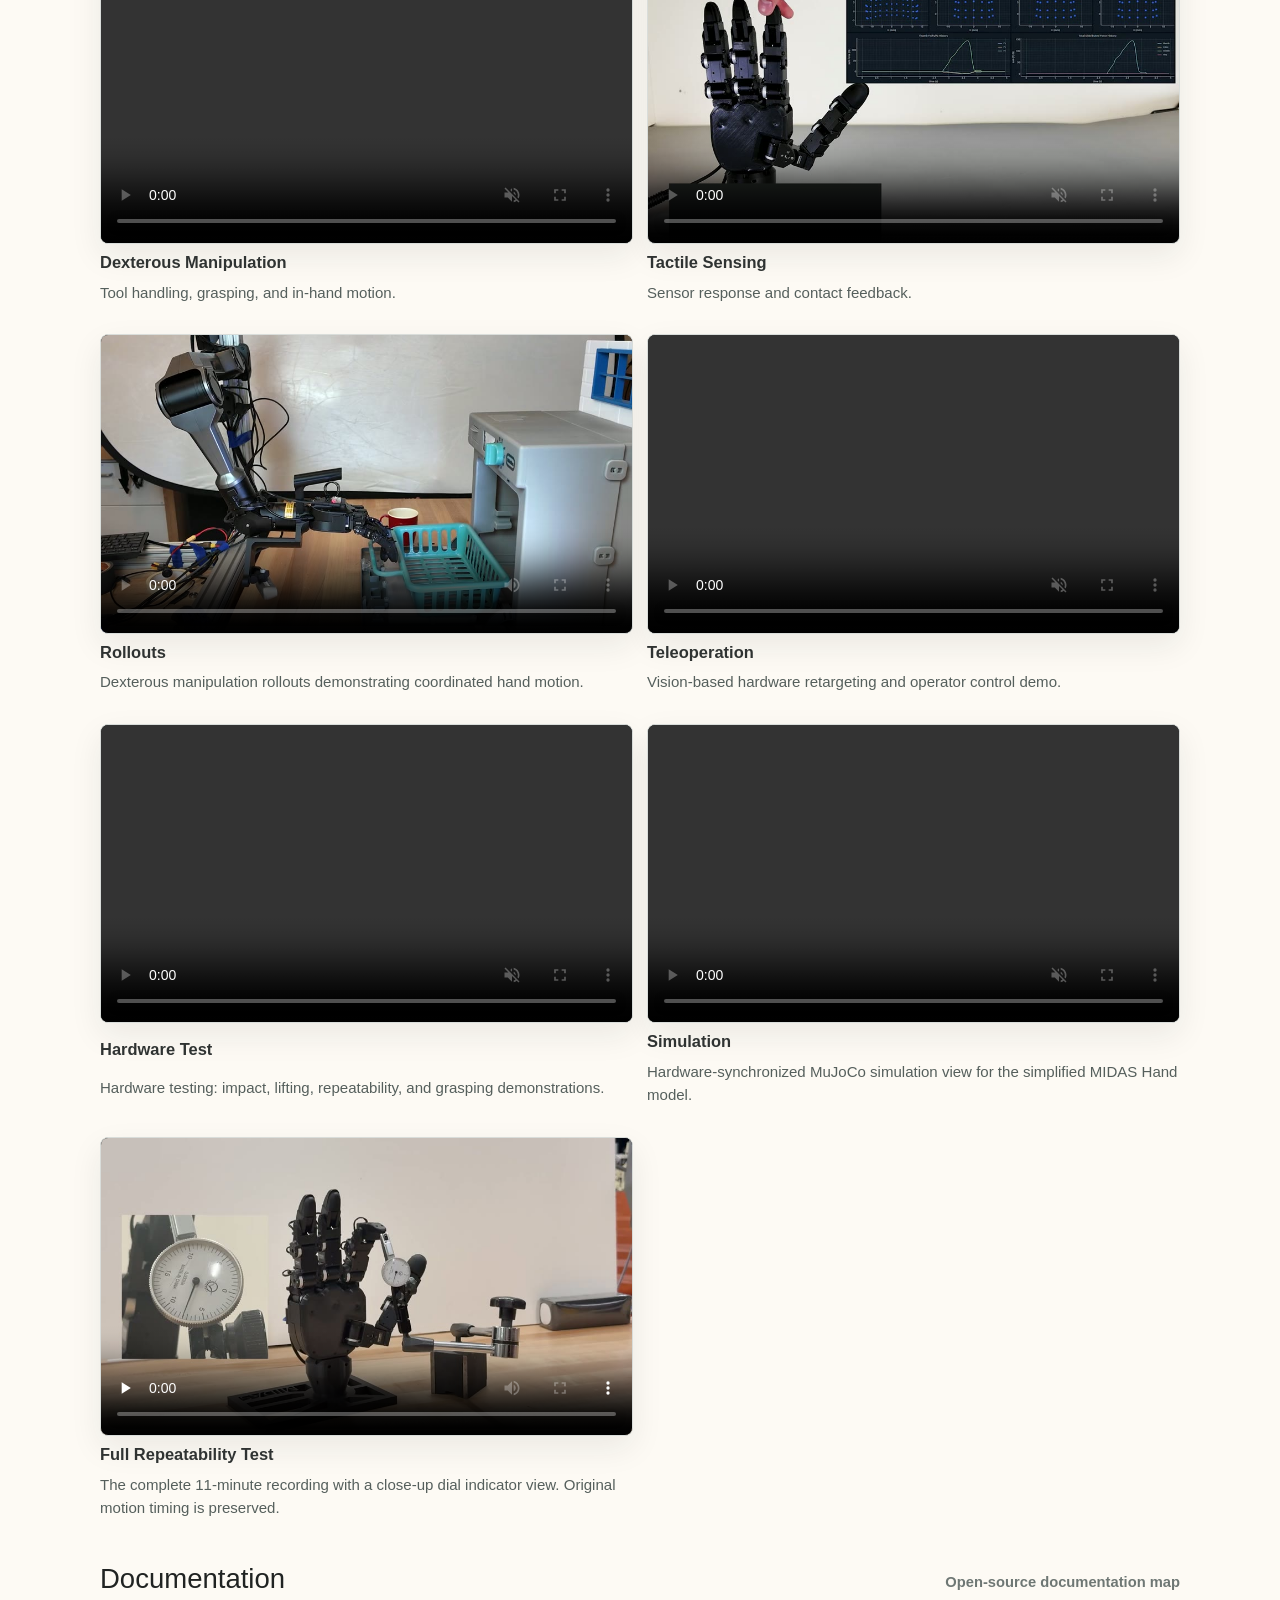
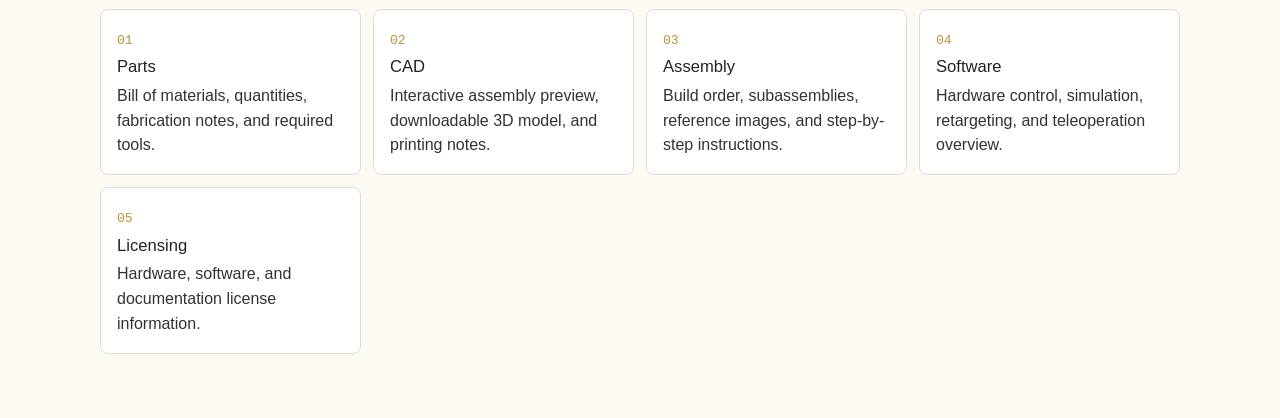
==== commit 4b8e401f: "Add Full System Overview video" ====
--- a/index.html
+++ b/index.html
@@ -110,7 +110,10 @@
 </div>
 </div>
 <div class="trailer-video demo-video">
-<div class="video-unavailable"><strong>Full System Overview</strong><p>Video not available in this preview.</p></div>
+<video aria-label="Full System Overview" controls="" playsinline="" preload="metadata">
+<source src="data/videos/full-system-overview.mp4" type="video/mp4"/>
+Your browser does not support embedded video. <a href="data/videos/full-system-overview.mp4">Download the Full System Overview video</a>.
+</video>
 </div>
 </section>
 <section class="section" id="demos">
